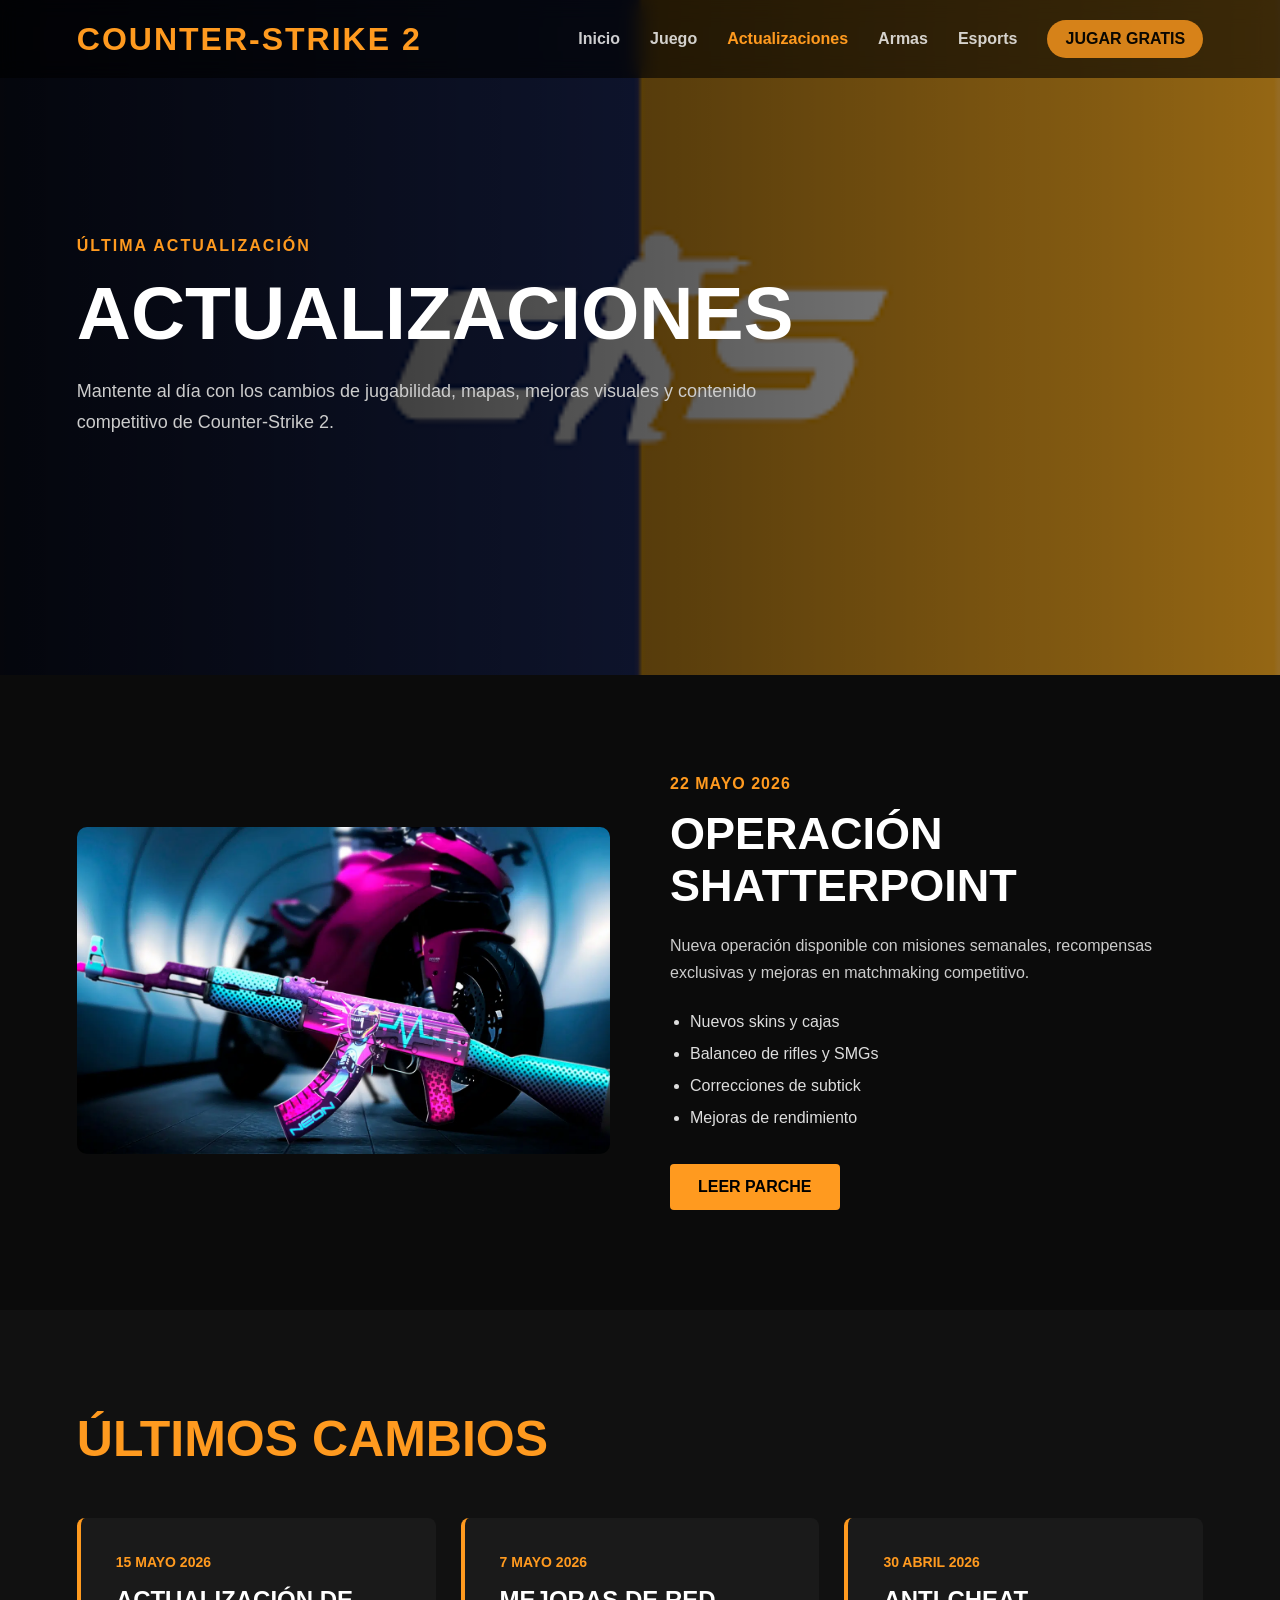
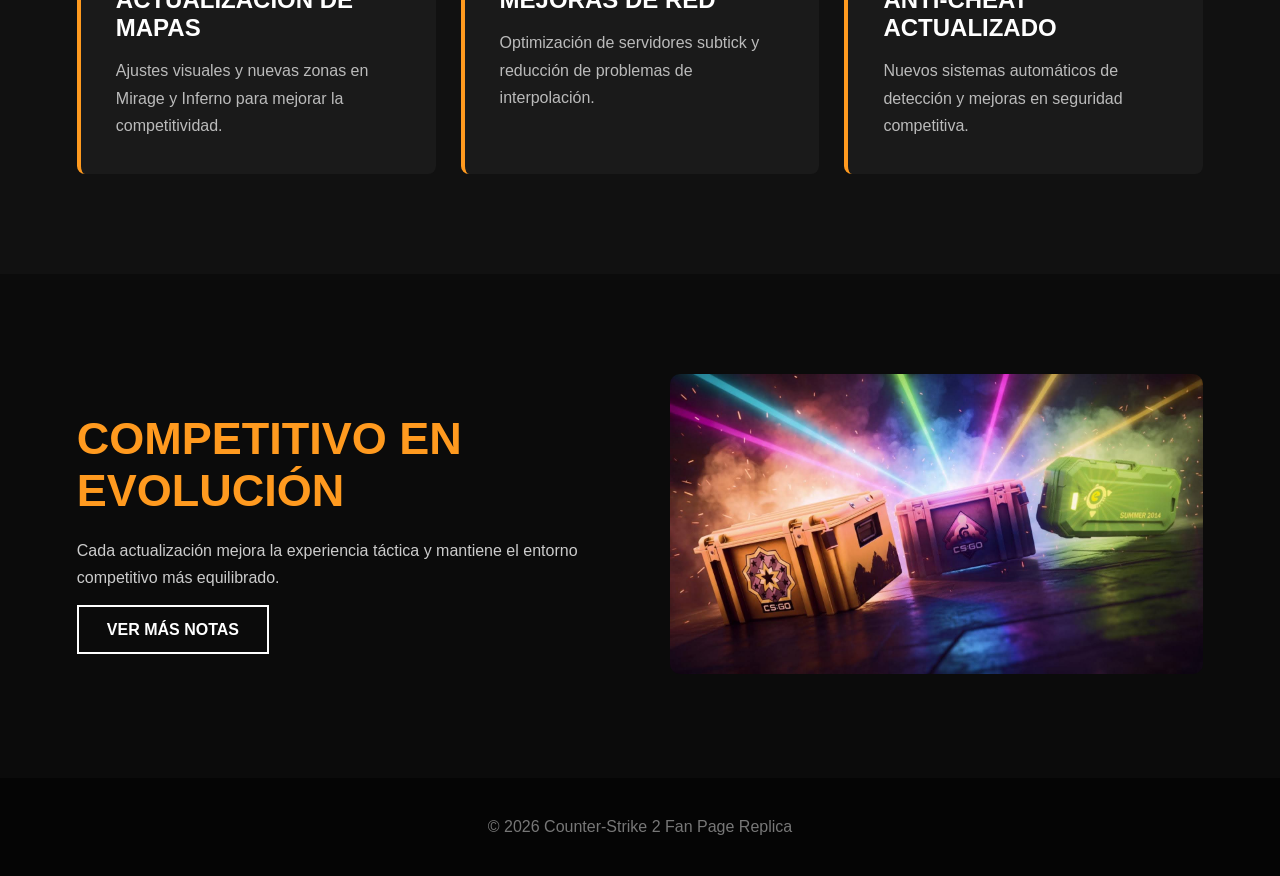
==== actualizaciones.html @ d567727d "Actualizaciones html y css" ====
<!DOCTYPE html>
<html lang="es">

<head>
  <meta charset="UTF-8">
  <meta name="viewport" content="width=device-width, initial-scale=1.0">
  <title>Actualizaciones - Counter-Strike 2</title>
  <link rel="stylesheet" href="css/actualizaciones.css">
</head>

<body>

  <!-- HEADER -->
  <header>
    <h1 class="logo">COUNTER-STRIKE 2</h1>
    <nav>
      <a href="index.html">Inicio</a>
      <a href="#">Juego</a>
      <a class="active" href="actualizaciones.html">Actualizaciones</a>
      <a href="armas.html">Armas</a>
      <a href="esports.html">Esports</a>
      <a class="play" href="#">JUGAR GRATIS</a>
    </nav>
  </header>

  <!-- HERO -->
  <section class="hero">
    <div class="overlay"></div>

    <div class="hero-content">
      <p class="tag">ÚLTIMA ACTUALIZACIÓN</p>
      <h1>ACTUALIZACIONES</h1>
      <p class="description">
        Mantente al día con los cambios de jugabilidad, mapas,
        mejoras visuales y contenido competitivo de Counter-Strike 2.
      </p>
    </div>
  </section>

  <!-- UPDATE DESTACADA -->
  <section class="featured-update">

    <div class="featured-image">
      <img src="img/CS2-Skins.jpg">
    </div>

    <div class="featured-text">
      <span class="date">22 MAYO 2026</span>
      <h2>OPERACIÓN SHATTERPOINT</h2>

      <p>
        Nueva operación disponible con misiones semanales,
        recompensas exclusivas y mejoras en matchmaking competitivo.
      </p>

      <ul>
        <li>Nuevos skins y cajas</li>
        <li>Balanceo de rifles y SMGs</li>
        <li>Correcciones de subtick</li>
        <li>Mejoras de rendimiento</li>
      </ul>

        <a href="#" class="btn" onclick="openModal(); return false;">LEER PARCHE</a>    </div>

  </section>

  <!-- PATCH NOTES -->
  <section class="patch-notes">

    <h2>ÚLTIMOS CAMBIOS</h2>

    <div class="patch-grid">

      <article class="patch-card">
        <span class="patch-date">15 MAYO 2026</span>
        <h3>ACTUALIZACIÓN DE MAPAS</h3>

        <p>
          Ajustes visuales y nuevas zonas en Mirage y Inferno
          para mejorar la competitividad.
        </p>
      </article>

      <article class="patch-card">
        <span class="patch-date">7 MAYO 2026</span>
        <h3>MEJORAS DE RED</h3>

        <p>
          Optimización de servidores subtick y reducción
          de problemas de interpolación.
        </p>
      </article>

      <article class="patch-card">
        <span class="patch-date">30 ABRIL 2026</span>
        <h3>ANTI-CHEAT ACTUALIZADO</h3>

        <p>
          Nuevos sistemas automáticos de detección
          y mejoras en seguridad competitiva.
        </p>
      </article>

    </div>

  </section>

  <!-- SECCIÓN EXTRA -->
  <section class="community">

    <div class="community-text">
      <h2>COMPETITIVO EN EVOLUCIÓN</h2>

      <p>
        Cada actualización mejora la experiencia táctica
        y mantiene el entorno competitivo más equilibrado.
      </p>

      <a href="#" class="btn-outline" onclick="openNotes(); return false;">VER MÁS NOTAS</a>
    </div>

    <div class="community-image">
      <img src="img/publicidad.jpg">
    </div>

  </section>

  <!-- FOOTER -->
  <footer>
    <p>© 2026 Counter-Strike 2 Fan Page Replica</p>
  </footer>

  <div id="patchModal" class="modal">
  <div class="modal-content">
    <span class="close" onclick="closeModal()">&times;</span>

    <h2>NOTAS DEL PARCHE</h2>

    <h3>Actualización 22.05.2026</h3>

    <ul>
      <li>Mejorado el sistema subtick para mayor precisión en disparos.</li>
      <li>Rebalanceo de AK-47: menor dispersión en ráfagas controladas.</li>
      <li>Inferno: ajustes en la zona de banana para mejor competitividad.</li>
      <li>Smoke ahora interactúa mejor con iluminación dinámica.</li>
      <li>Corrección de bugs en matchmaking competitivo.</li>
      <li>Optimización de rendimiento en GPUs de gama media.</li>
    </ul>
  </div>
</div>
    <script>
    function openModal(){
    document.getElementById("patchModal").style.display = "flex";
    }

    function closeModal(){
    document.getElementById("patchModal").style.display = "none";
    }

    window.onclick = function(event){
    const modal = document.getElementById("patchModal");
    if(event.target === modal){
        modal.style.display = "none";
    }
    }
</script>

<div id="notesModal" class="modal">
  <div class="modal-content">
    <span class="close" onclick="closeNotes()">&times;</span>

    <h2>NOTAS COMPLETAS</h2>

    <h3>Historial de actualizaciones</h3>

    <ul>
      <li><b>22.05.2026</b> — Operación Shatterpoint: nuevo contenido competitivo y skins.</li>
      <li><b>15.05.2026</b> — Ajustes en Mirage e Inferno para balance de mapas.</li>
      <li><b>07.05.2026</b> — Mejora del sistema subtick y reducción de input lag.</li>
      <li><b>30.04.2026</b> — Refuerzo del anti-cheat y detección automática de patrones sospechosos.</li>
      <li><b>18.04.2026</b> — Optimización general de rendimiento en servidores europeos.</li>
    </ul>
  </div>
</div>

<script>
function openNotes(){
  document.getElementById("notesModal").style.display = "flex";
}

function closeNotes(){
  document.getElementById("notesModal").style.display = "none";
}
</script>
</body>

</html>
---- css/actualizaciones.css ----
*{
  margin:0;
  padding:0;
  box-sizing:border-box;
  font-family:Arial, Helvetica, sans-serif;
}

body{
  background:#0b0b0b;
  color:white;
}

/* HEADER */

header{
  position:fixed;
  top:0;
  width:100%;
  display:flex;
  justify-content:space-between;
  align-items:center;
  padding:20px 6%;
  background:rgba(0,0,0,0.6);
  backdrop-filter:blur(10px);
  z-index:1000;
}

.logo{
  font-weight:900;
  letter-spacing:2px;
  color:#ff9a1f;
}

nav{
  display:flex;
  gap:30px;
  align-items:center;
}

nav a{
  color:white;
  text-decoration:none;
  font-weight:600;
  opacity:0.8;
  transition:0.3s;
}

nav a:hover,
.active{
  opacity:1;
  color:#ff9a1f;
}

.play{
  padding:10px 18px;
  background:#ff9a1f;
  color:black !important;
  border-radius:30px;
  font-weight:bold;
}

/* HERO */

.hero{
  height:75vh;
  background:url("../img/fondoActualizaciones.jpg");
  background-size:cover;
  background-position:center;
  position:relative;
  display:flex;
  align-items:center;
  padding:0 6%;
}

.overlay{
  position:absolute;
  inset:0;
  background:linear-gradient(to right,
  rgba(0,0,0,0.9),
  rgba(0,0,0,0.4));
}

.hero-content{
  position:relative;
  max-width:700px;
}

.tag{
  color:#ff9a1f;
  font-weight:bold;
  letter-spacing:2px;
  margin-bottom:15px;
}

.hero h1{
  font-size:75px;
  margin-bottom:20px;
}

.description{
  color:#ccc;
  line-height:1.7;
  font-size:18px;
}

/* FEATURED UPDATE */

.featured-update{
  display:flex;
  align-items:center;
  gap:60px;
  padding:100px 6%;
}

.featured-image,
.featured-text{
  flex:1;
}

.featured-image img{
  width:100%;
  border-radius:10px;
}

.date{
  color:#ff9a1f;
  font-weight:bold;
  letter-spacing:1px;
}

.featured-text h2{
  font-size:45px;
  margin:15px 0 20px;
}

.featured-text p{
  color:#ccc;
  line-height:1.7;
  margin-bottom:20px;
}

.featured-text ul{
  margin-left:20px;
  margin-bottom:30px;
  color:#ddd;
  line-height:2;
}

.btn{
  display:inline-block;
  padding:14px 28px;
  background:#ff9a1f;
  color:black;
  text-decoration:none;
  font-weight:bold;
  border-radius:4px;
  transition:0.3s;
}

.btn:hover{
  background:#ffb347;
}

/* PATCH NOTES */

.patch-notes{
  padding:100px 6%;
  background:#111;
}

.patch-notes h2{
  font-size:50px;
  margin-bottom:50px;
  color:#ff9a1f;
}

.patch-grid{
  display:grid;
  grid-template-columns:repeat(auto-fit,minmax(280px,1fr));
  gap:25px;
}

.patch-card{
  background:#1a1a1a;
  padding:35px;
  border-left:4px solid #ff9a1f;
  border-radius:8px;
  transition:0.3s;
}

.patch-card:hover{
  transform:translateY(-5px);
}

.patch-date{
  color:#ff9a1f;
  font-size:14px;
  font-weight:bold;
}

.patch-card h3{
  margin:15px 0;
  font-size:24px;
}

.patch-card p{
  color:#bbb;
  line-height:1.7;
}

/* COMMUNITY */

.community{
  display:flex;
  align-items:center;
  justify-content:space-between;
  gap:60px;
  padding:100px 6%;
}

.community-text,
.community-image{
  flex:1;
}

.community-image img{
  width:100%;
  border-radius:10px;
}

.community-text h2{
  font-size:45px;
  color:#ff9a1f;
  margin-bottom:20px;
}

.community-text p{
  color:#ccc;
  line-height:1.7;
  margin-bottom:30px;
}

.btn-outline{
  padding:14px 28px;
  border:2px solid white;
  color:white;
  text-decoration:none;
  font-weight:bold;
  transition:0.3s;
}

.btn-outline:hover{
  background:white;
  color:black;
}

/* FOOTER */

footer{
  padding:40px;
  text-align:center;
  background:#050505;
  color:#777;
}

/* RESPONSIVE */

@media(max-width:900px){

  .featured-update,
  .community{
    flex-direction:column;
  }

  .hero h1{
    font-size:55px;
  }

  .featured-text h2,
  .community-text h2,
  .patch-notes h2{
    font-size:35px;
  }

}
.modal{
  display:none;
  position:fixed;
  inset:0;
  background:rgba(0,0,0,0.8);
  z-index:2000;

  justify-content:center;
  align-items:center;
}

.modal-content{
  background:#1a1a1a;
  padding:40px;
  width:80%;
  max-width:700px;
  border-left:4px solid #ff9a1f;
  border-radius:10px;
  position:relative;
}

.modal-content h2{
  color:#ff9a1f;
  margin-bottom:15px;
}

.modal-content ul{
  color:#ccc;
  line-height:1.8;
}

.close{
  position:absolute;
  top:10px;
  right:15px;
  font-size:28px;
  cursor:pointer;
  color:white;
}

.close:hover{
  color:#ff9a1f;
}
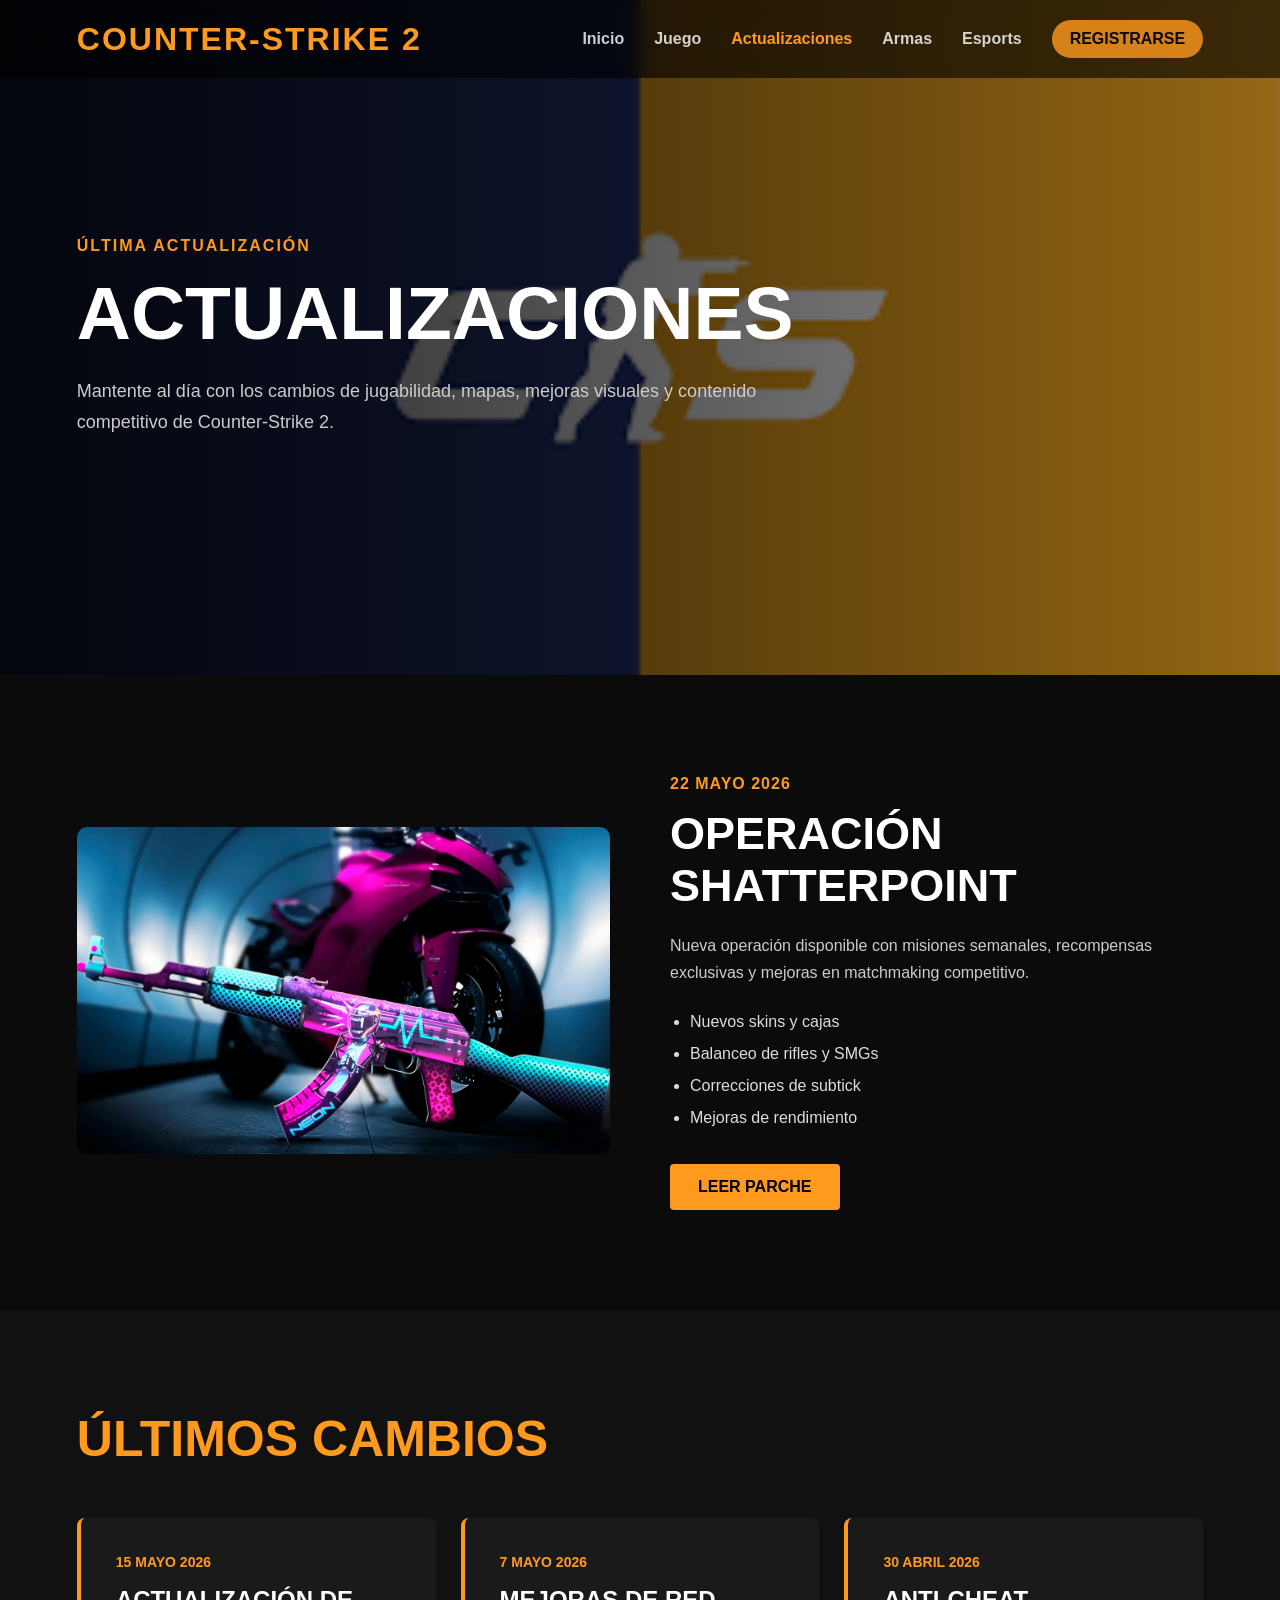
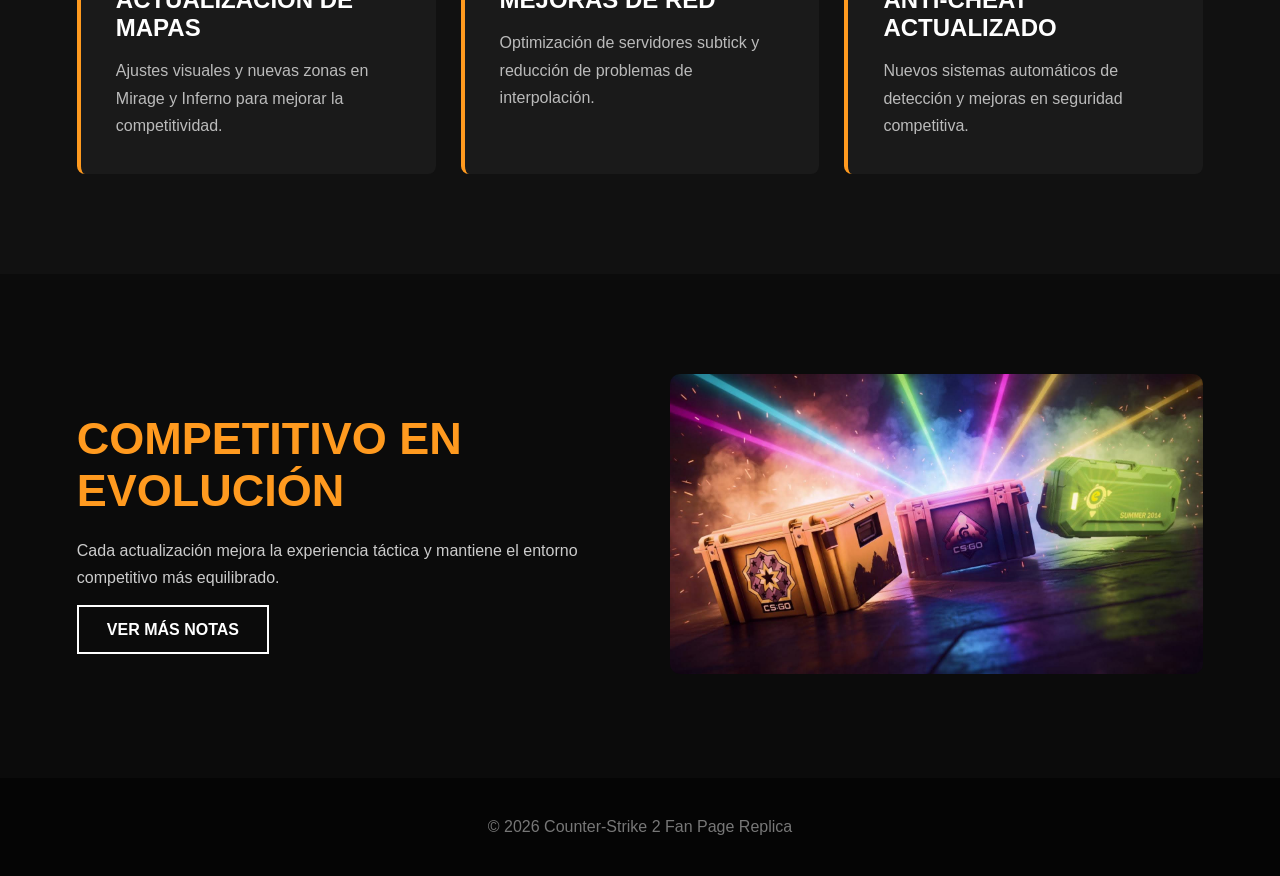
==== commit 97580dde: "Pagina de Registrarse" ====
--- a/actualizaciones.html
+++ b/actualizaciones.html
@@ -14,12 +14,12 @@
   <header>
     <h1 class="logo">COUNTER-STRIKE 2</h1>
     <nav>
-      <a href="index.html">Inicio</a>
-      <a href="#">Juego</a>
-      <a class="active" href="actualizaciones.html">Actualizaciones</a>
+      <a href="principal.html">Inicio</a>
+      <a href="juego.html">Juego</a>
+      <a class="active" href="#">Actualizaciones</a>
       <a href="armas.html">Armas</a>
       <a href="esports.html">Esports</a>
-      <a class="play" href="#">JUGAR GRATIS</a>
+      <a class="play" href="registrarse.html">REGISTRARSE</a>
     </nav>
   </header>
 
